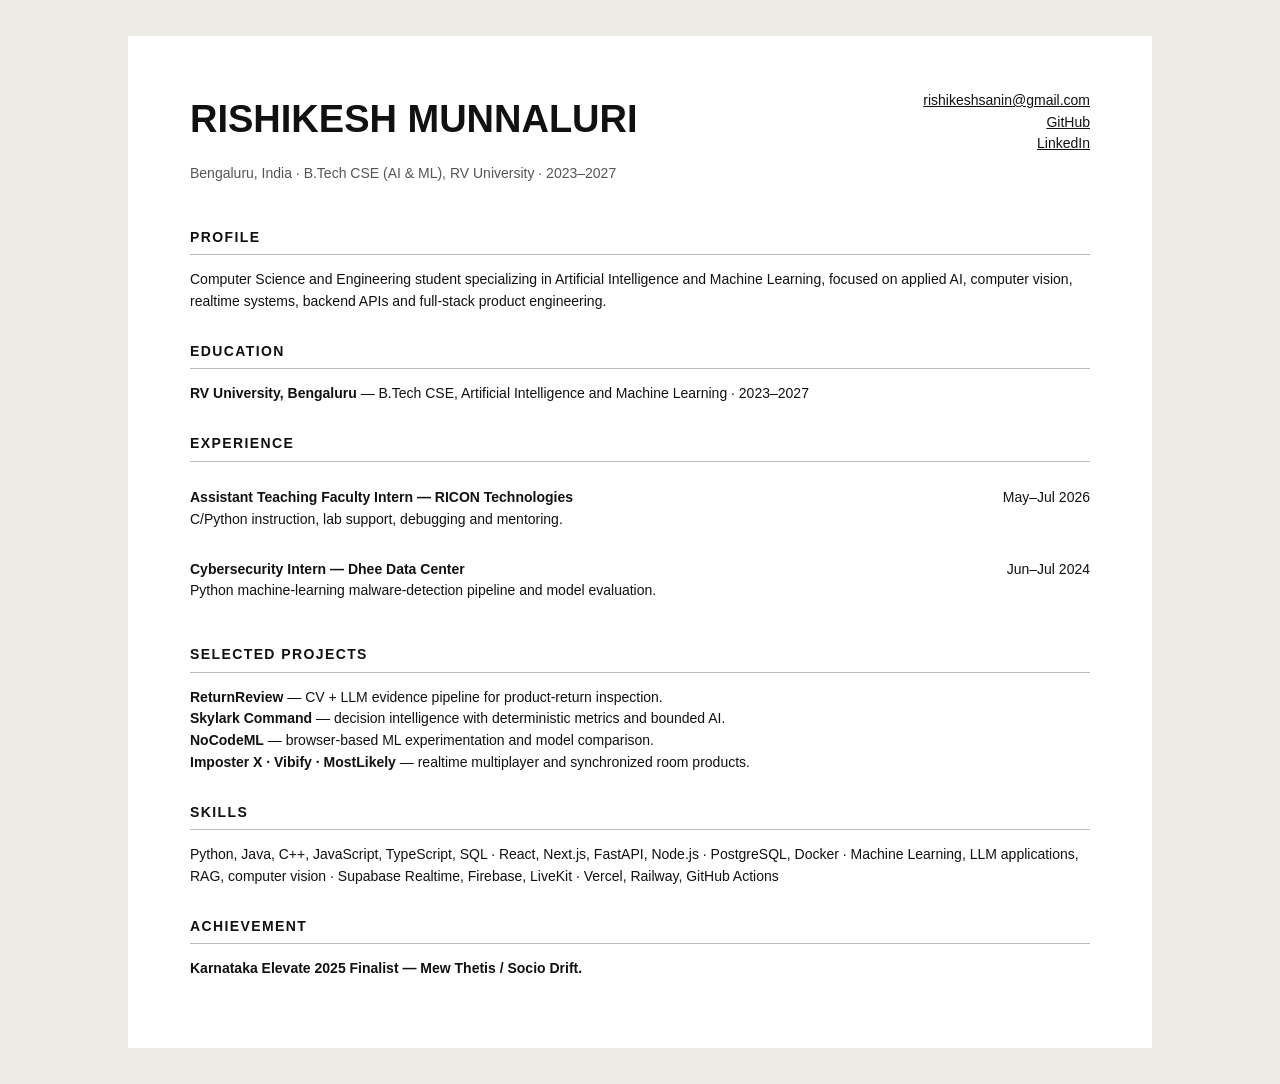
==== resume.html @ 09acf67d "feat: restore full motion portfolio experience" ====
<!doctype html><html lang="en"><head><meta charset="utf-8"><meta name="viewport" content="width=device-width,initial-scale=1"><title>Rishikesh Munnaluri — Résumé</title><style>body{font:14px/1.55 Inter,Arial,sans-serif;margin:0;background:#ecebe5;color:#111}.p{max-width:900px;margin:36px auto;background:#fff;padding:54px 62px}h1{font-size:38px;margin:0}h2{font-size:14px;text-transform:uppercase;letter-spacing:1.4px;border-bottom:1px solid #bbb;padding-bottom:6px;margin-top:28px}.top,.row{display:flex;justify-content:space-between;gap:24px}.links{text-align:right}a{color:#111}.muted{color:#555}@media(max-width:650px){.p{margin:0;padding:28px 22px}.top,.row{display:block}.links{text-align:left}}</style></head><body><main class="p"><div class="top"><div><h1>RISHIKESH MUNNALURI</h1><p class="muted">Bengaluru, India · B.Tech CSE (AI & ML), RV University · 2023–2027</p></div><div class="links"><a href="mailto:rishikeshsanin@gmail.com">rishikeshsanin@gmail.com</a><br><a href="https://github.com/Rishikeshsanin">GitHub</a><br><a href="https://www.linkedin.com/in/rishikesh-munnaluri-143b34293/">LinkedIn</a></div></div><h2>Profile</h2><p>Computer Science and Engineering student specializing in Artificial Intelligence and Machine Learning, focused on applied AI, computer vision, realtime systems, backend APIs and full-stack product engineering.</p><h2>Education</h2><p><b>RV University, Bengaluru</b> — B.Tech CSE, Artificial Intelligence and Machine Learning · 2023–2027</p><h2>Experience</h2><div class="row"><p><b>Assistant Teaching Faculty Intern — RICON Technologies</b><br>C/Python instruction, lab support, debugging and mentoring.</p><p>May–Jul 2026</p></div><div class="row"><p><b>Cybersecurity Intern — Dhee Data Center</b><br>Python machine-learning malware-detection pipeline and model evaluation.</p><p>Jun–Jul 2024</p></div><h2>Selected Projects</h2><p><b>ReturnReview</b> — CV + LLM evidence pipeline for product-return inspection.<br><b>Skylark Command</b> — decision intelligence with deterministic metrics and bounded AI.<br><b>NoCodeML</b> — browser-based ML experimentation and model comparison.<br><b>Imposter X · Vibify · MostLikely</b> — realtime multiplayer and synchronized room products.</p><h2>Skills</h2><p>Python, Java, C++, JavaScript, TypeScript, SQL · React, Next.js, FastAPI, Node.js · PostgreSQL, Docker · Machine Learning, LLM applications, RAG, computer vision · Supabase Realtime, Firebase, LiveKit · Vercel, Railway, GitHub Actions</p><h2>Achievement</h2><p><b>Karnataka Elevate 2025 Finalist — Mew Thetis / Socio Drift.</b></p></main></body></html>
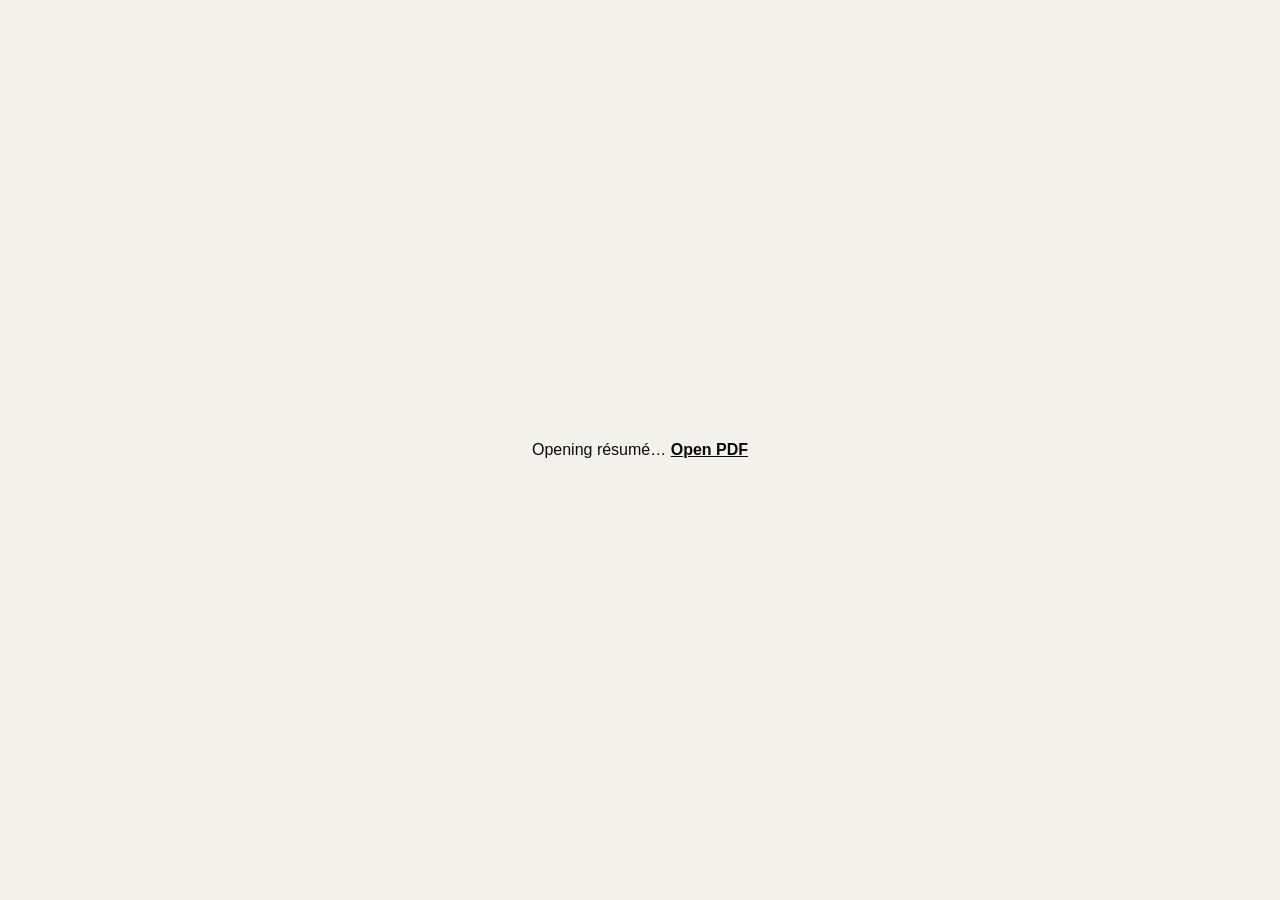
==== commit 5fa26924: "feat: publish AI-focused resume" ====
--- a/resume.html
+++ b/resume.html
@@ -1 +1,11 @@
-<!doctype html><html lang="en"><head><meta charset="utf-8"><meta name="viewport" content="width=device-width,initial-scale=1"><title>Rishikesh Munnaluri — Résumé</title><style>body{font:14px/1.55 Inter,Arial,sans-serif;margin:0;background:#ecebe5;color:#111}.p{max-width:900px;margin:36px auto;background:#fff;padding:54px 62px}h1{font-size:38px;margin:0}h2{font-size:14px;text-transform:uppercase;letter-spacing:1.4px;border-bottom:1px solid #bbb;padding-bottom:6px;margin-top:28px}.top,.row{display:flex;justify-content:space-between;gap:24px}.links{text-align:right}a{color:#111}.muted{color:#555}@media(max-width:650px){.p{margin:0;padding:28px 22px}.top,.row{display:block}.links{text-align:left}}</style></head><body><main class="p"><div class="top"><div><h1>RISHIKESH MUNNALURI</h1><p class="muted">Bengaluru, India · B.Tech CSE (AI & ML), RV University · 2023–2027</p></div><div class="links"><a href="mailto:rishikeshsanin@gmail.com">rishikeshsanin@gmail.com</a><br><a href="https://github.com/Rishikeshsanin">GitHub</a><br><a href="https://www.linkedin.com/in/rishikesh-munnaluri-143b34293/">LinkedIn</a></div></div><h2>Profile</h2><p>Computer Science and Engineering student specializing in Artificial Intelligence and Machine Learning, focused on applied AI, computer vision, realtime systems, backend APIs and full-stack product engineering.</p><h2>Education</h2><p><b>RV University, Bengaluru</b> — B.Tech CSE, Artificial Intelligence and Machine Learning · 2023–2027</p><h2>Experience</h2><div class="row"><p><b>Assistant Teaching Faculty Intern — RICON Technologies</b><br>C/Python instruction, lab support, debugging and mentoring.</p><p>May–Jul 2026</p></div><div class="row"><p><b>Cybersecurity Intern — Dhee Data Center</b><br>Python machine-learning malware-detection pipeline and model evaluation.</p><p>Jun–Jul 2024</p></div><h2>Selected Projects</h2><p><b>ReturnReview</b> — CV + LLM evidence pipeline for product-return inspection.<br><b>Skylark Command</b> — decision intelligence with deterministic metrics and bounded AI.<br><b>NoCodeML</b> — browser-based ML experimentation and model comparison.<br><b>Imposter X · Vibify · MostLikely</b> — realtime multiplayer and synchronized room products.</p><h2>Skills</h2><p>Python, Java, C++, JavaScript, TypeScript, SQL · React, Next.js, FastAPI, Node.js · PostgreSQL, Docker · Machine Learning, LLM applications, RAG, computer vision · Supabase Realtime, Firebase, LiveKit · Vercel, Railway, GitHub Actions</p><h2>Achievement</h2><p><b>Karnataka Elevate 2025 Finalist — Mew Thetis / Socio Drift.</b></p></main></body></html>+<!doctype html>
+<html lang="en">
+<head>
+<meta charset="utf-8">
+<meta name="viewport" content="width=device-width,initial-scale=1">
+<title>Rishikesh Munnaluri — Résumé</title>
+<meta http-equiv="refresh" content="0; url=assets/Rishikesh-Munnaluri-Resume.pdf">
+<style>body{font-family:Inter,Arial,sans-serif;background:#f2f1ec;color:#0b0b0c;display:grid;place-items:center;min-height:100vh;margin:0}a{color:#0b0b0c;font-weight:700}</style>
+</head>
+<body><p>Opening résumé… <a href="assets/Rishikesh-Munnaluri-Resume.pdf">Open PDF</a></p></body>
+</html>
